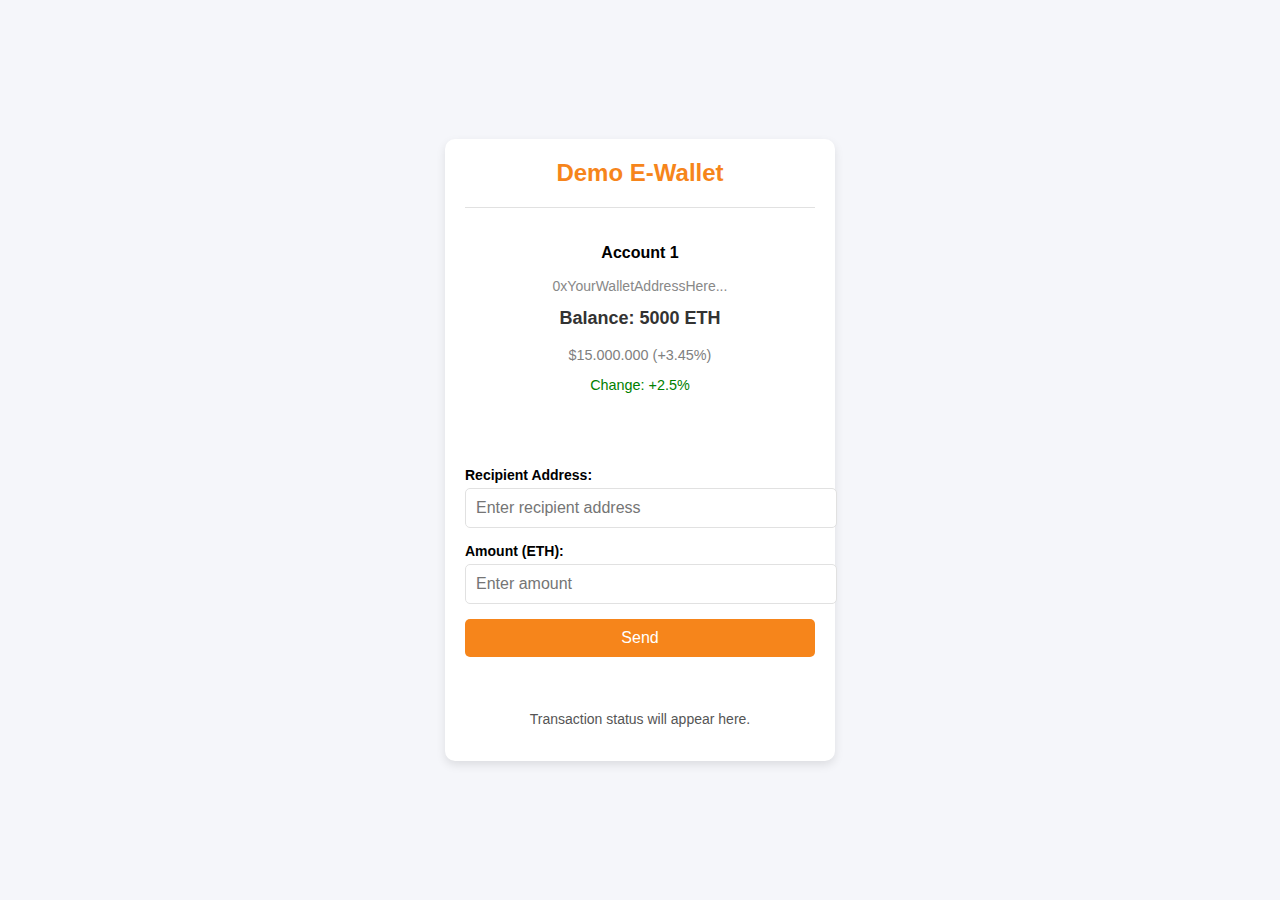
==== UI/index.html @ 272620d5 "demo suong suong" ====
<!DOCTYPE html>
<html lang="en">
<head>
    <meta charset="UTF-8">
    <meta name="viewport" content="width=device-width, initial-scale=1.0">
    <title>MetaMask Clone UI</title>
    <link rel="stylesheet" href="styles.css">
</head>
<body>
    <div class="metamask-container">
        <div class="metamask-header">
            <h2>Demo E-Wallet</h2>
        </div>

        <div class="account-section">
            <p class="account-label">Account 1</p>
            <p class="account-address">0xYourWalletAddressHere...</p>
            <p class="balance" id="balance">Balance: 5000 ETH</p>
            <p class="usd-value" id="usdValue">≈ $15,000</p>
            <p class="percentage-change" id="percentageChange">Change: +2.5%</p>
        </div>
        
        <div class="send-section">
            <label for="recipient">Recipient Address:</label>
            <input type="text" id="recipient" placeholder="Enter recipient address">

            <label for="amount">Amount (ETH):</label>
            <input type="number" id="amount" placeholder="Enter amount">

            <button class="send-button" id="sendButton">Send</button>
        </div>
        
        <div class="transaction-section">
            <p id="transactionStatus">Transaction status will appear here.</p>
            <div id="transactionsContainer"></div> <!-- Khu vực hiển thị giao dịch -->
        </div>
    </div>

    <!-- Link to external JavaScript file -->
    <script src="script.js"></script>
</body>
</html>
---- UI/styles.css ----
/* styles.css */

body {
    font-family: Arial, sans-serif;
    background-color: #f5f6fa;
    display: flex;
    justify-content: center;
    align-items: center;
    height: 100vh;
    margin: 0;
}

.metamask-container {
    width: 350px;
    padding: 20px;
    background-color: #fff;
    box-shadow: 0 4px 10px rgba(0, 0, 0, 0.1);
    border-radius: 10px;
}

.metamask-header {
    text-align: center;
    padding-bottom: 20px;
    border-bottom: 1px solid #e1e1e1;
}

.metamask-header h2 {
    margin: 0;
    font-size: 24px;
    color: #f6851b;
}

.account-section {
    padding: 20px 0;
    text-align: center;
}

.account-label {
    font-size: 16px;
    font-weight: bold;
}

.account-address {
    font-size: 14px;
    color: #888;
}

.balance {
    font-size: 18px;
    font-weight: bold;
    color: #333;
    margin-top: 10px;
}

.send-section {
    padding: 20px 0;
}

.send-section label {
    font-size: 14px;
    font-weight: bold;
    display: block;
    margin-bottom: 5px;
}

.send-section input {
    width: 100%;
    padding: 10px;
    margin-bottom: 15px;
    border: 1px solid #e1e1e1;
    border-radius: 5px;
    font-size: 16px;
}

.send-button {
    width: 100%;
    padding: 10px;
    background-color: #f6851b;
    color: white;
    border: none;
    border-radius: 5px;
    font-size: 16px;
    cursor: pointer;
}

.send-button:hover {
    background-color: #f37400;
}

.transaction-section {
    padding-top: 20px;
    text-align: center;
    font-size: 14px;
    color: #555;
}


/* account section */
.account-section {
    text-align: center;
    margin-bottom: 20px;
}

.usd-value, .percentage-change {
    font-size: 0.9em;
    color: grey;
}

.percentage-change {
    color: green; /* Thay đổi màu tuỳ thuộc vào mức tăng hoặc giảm */
}
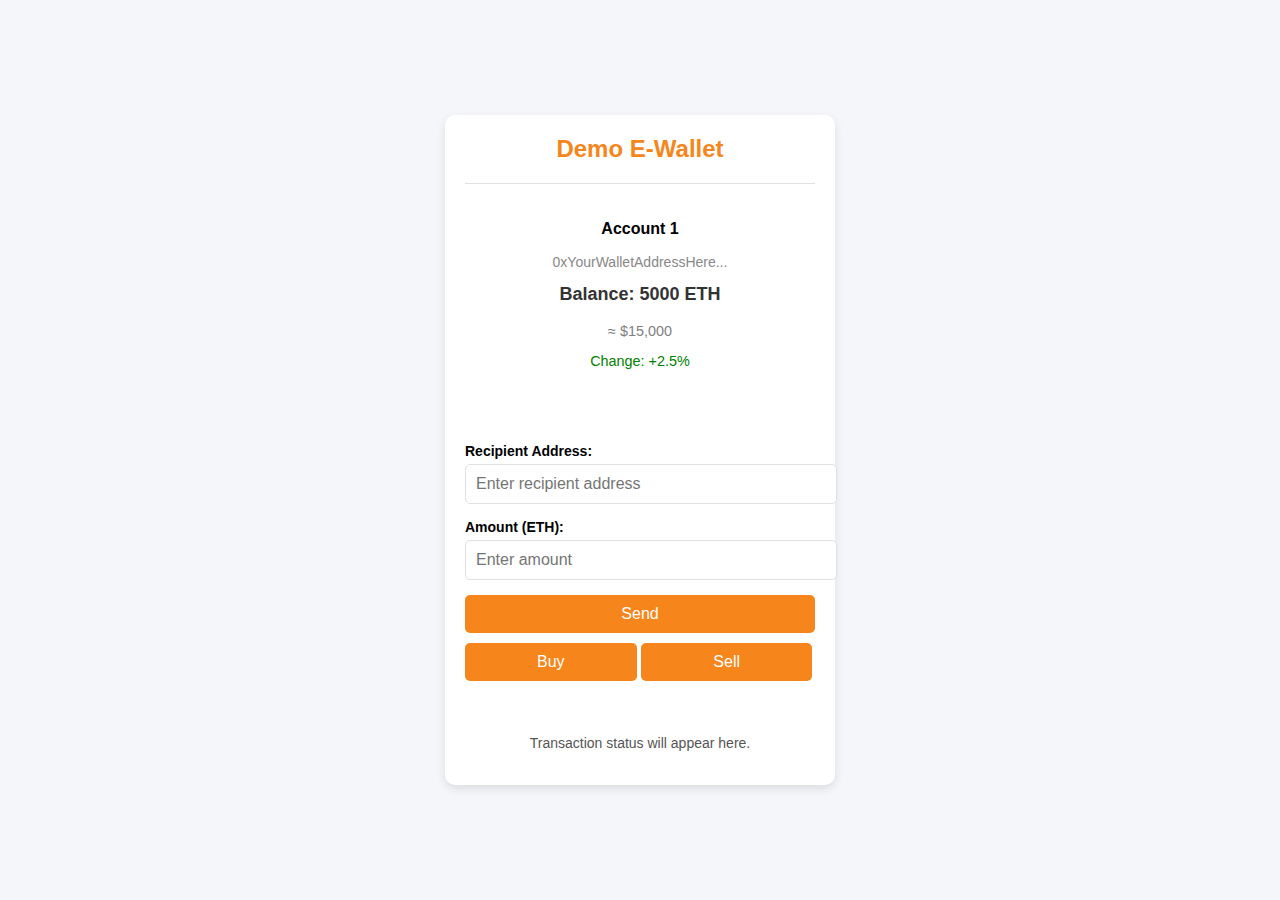
==== commit 98c8db6b: "ddd" ====
--- a/UI/index.html
+++ b/UI/index.html
@@ -28,7 +28,12 @@
             <input type="number" id="amount" placeholder="Enter amount">
 
             <button class="send-button" id="sendButton">Send</button>
+
+            <button class="buy-button" id="buyButton">Buy</button>
+            <button class="sell-button" id="sellButton">Sell</button>
         </div>
+
+        
         
         <div class="transaction-section">
             <p id="transactionStatus">Transaction status will appear here.</p>
--- a/UI/styles.css
+++ b/UI/styles.css
@@ -109,3 +109,31 @@
 .percentage-change {
     color: green; /* Thay đổi màu tuỳ thuộc vào mức tăng hoặc giảm */
 }
+
+.trade-section {
+    display: flex; /* Sắp xếp các nút theo chiều ngang */
+    justify-content: space-between; /* Tạo khoảng cách giữa các nút */
+    margin-top: 15px; /* Khoảng cách trên so với nút Send */
+}
+
+.buy-button, .sell-button {
+    width: 49%; /* Chiều rộng bằng 48% để vừa với 100% chiều rộng của nút Send */
+    padding: 10px;
+    background-color: #f6851b; /* Màu nền giống như nút Send */
+    color: white;
+    border: none;
+    border-radius: 5px;
+    font-size: 16px;
+    cursor: pointer;
+    margin-top: 10px;
+    
+}
+
+
+
+.buy-button:hover, .sell-button:hover {
+    background-color: #f37400; /* Màu nền khi hover */
+}
+
+
+
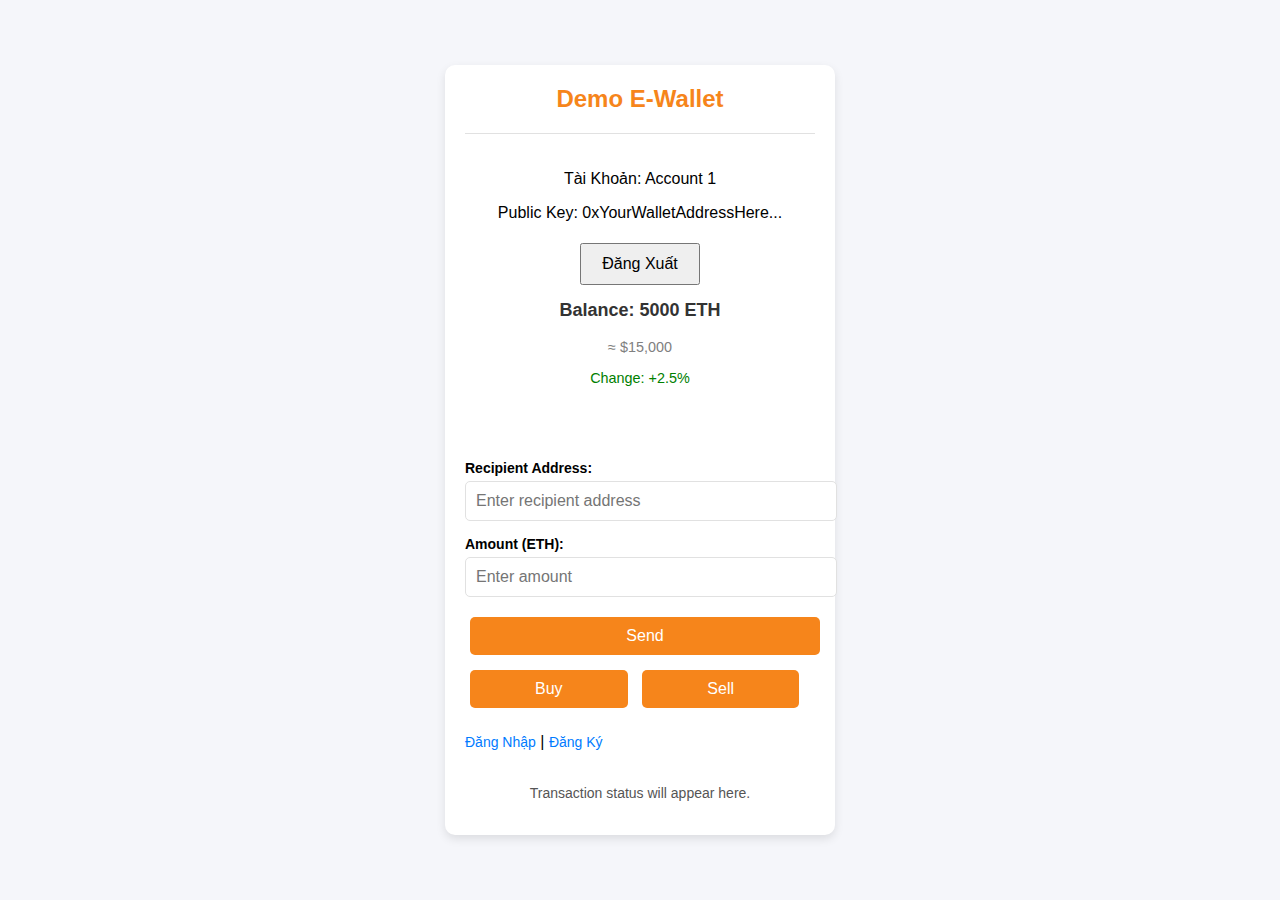
==== commit 5c1d6bff: "thêm mấy cái thầy nói" ====
--- a/UI/index.html
+++ b/UI/index.html
@@ -13,19 +13,37 @@
         </div>
 
         <div class="account-section">
-            <p class="account-label">Account 1</p>
-            <p class="account-address">0xYourWalletAddressHere...</p>
+            <div>
+                <p>Tài Khoản: <span id="accountName">Account 1</span></p>
+                <p>Public Key: <span id="walletAddress">0xYourWalletAddressHere...</span></p>
+            </div>
+            <button id="logoutButton">Đăng Xuất</button>
             <p class="balance" id="balance">Balance: 5000 ETH</p>
             <p class="usd-value" id="usdValue">≈ $15,000</p>
             <p class="percentage-change" id="percentageChange">Change: +2.5%</p>
         </div>
+
+        <script>
+            // Lấy thông tin từ localStorage
+            const username = localStorage.getItem('currentUser');
+            if (username) {
+                const storedUser = JSON.parse(localStorage.getItem(username));
+                document.getElementById('accountName').innerText = username; // Hiển thị tên tài khoản
+                document.getElementById('walletAddress').innerText = storedUser.publicKey; // Hiển thị public key
+            }
+    
+            document.getElementById('logoutButton').addEventListener('click', function() {
+                localStorage.removeItem('currentUser'); // Xóa thông tin đăng nhập
+                window.location.reload(); // Tải lại trang
+            });
+        </script>
         
         <div class="send-section">
             <label for="recipient">Recipient Address:</label>
             <input type="text" id="recipient" placeholder="Enter recipient address">
 
             <label for="amount">Amount (ETH):</label>
-            <input type="number" id="amount" placeholder="Enter amount">
+            <input type="text" id="amount" placeholder="Enter amount">
 
             <button class="send-button" id="sendButton">Send</button>
 
@@ -33,8 +51,13 @@
             <button class="sell-button" id="sellButton">Sell</button>
         </div>
 
-        
-        
+        <div class="auth-links">
+            <a href="#" id="loginLink">Đăng Nhập</a>
+            <span> | </span>
+            <a href="#" id="registerLink">Đăng Ký</a>
+            
+        </div>
+            
         <div class="transaction-section">
             <p id="transactionStatus">Transaction status will appear here.</p>
             <div id="transactionsContainer"></div> <!-- Khu vực hiển thị giao dịch -->
--- a/UI/styles.css
+++ b/UI/styles.css
@@ -107,19 +107,19 @@
 }
 
 .percentage-change {
-    color: green; /* Thay đổi màu tuỳ thuộc vào mức tăng hoặc giảm */
+    color: green; 
 }
 
 .trade-section {
-    display: flex; /* Sắp xếp các nút theo chiều ngang */
-    justify-content: space-between; /* Tạo khoảng cách giữa các nút */
-    margin-top: 15px; /* Khoảng cách trên so với nút Send */
+    display: flex; 
+    justify-content: space-between; 
+    margin-top: 15px; 
 }
 
 .buy-button, .sell-button {
-    width: 49%; /* Chiều rộng bằng 48% để vừa với 100% chiều rộng của nút Send */
+    width: 45%; 
     padding: 10px;
-    background-color: #f6851b; /* Màu nền giống như nút Send */
+    background-color: #f6851b; 
     color: white;
     border: none;
     border-radius: 5px;
@@ -132,7 +132,36 @@
 
 
 .buy-button:hover, .sell-button:hover {
-    background-color: #f37400; /* Màu nền khi hover */
+    background-color: #f37400; 
+}
+
+body {
+    font-family: Arial, sans-serif;
+}
+
+.container {
+    text-align: center;
+    margin-top: 50px;
+}
+
+button {
+    margin: 5px;
+    padding: 10px 20px;
+    font-size: 16px;
+}
+
+.auth-links {
+    margin-top: 0; /* Khoảng cách giữa nút và dòng chữ */
+}
+
+.auth-links a {
+    font-size: 14px; /* Kích thước chữ nhỏ hơn */
+    text-decoration: none; /* Bỏ gạch chân */
+    color: #007bff; /* Màu chữ cho các liên kết */
+}
+
+.auth-links a:hover {
+    text-decoration: underline; /* Thêm gạch chân khi hover */
 }
 
 
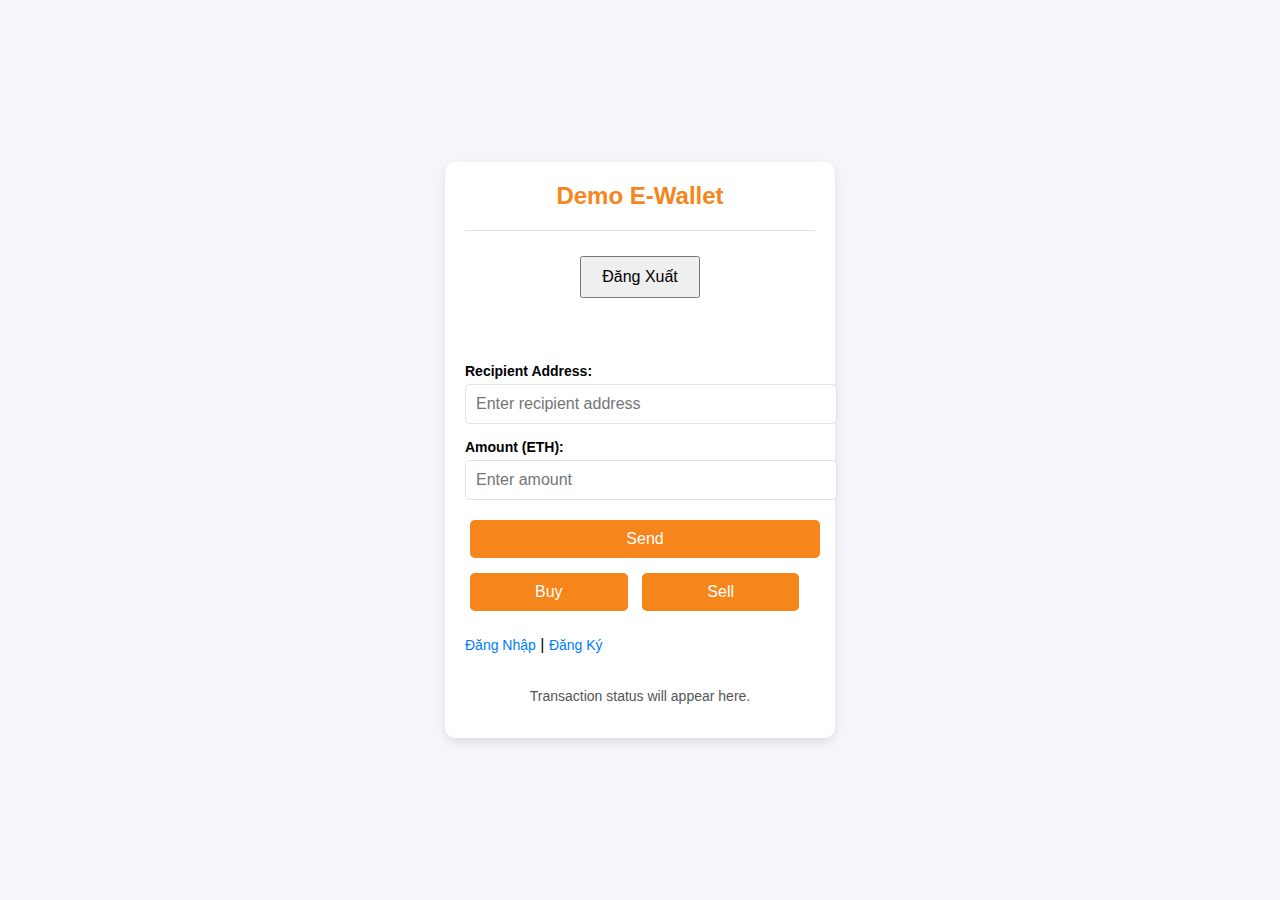
==== commit 94e5259d: "finally" ====
--- a/UI/index.html
+++ b/UI/index.html
@@ -13,7 +13,7 @@
         </div>
 
         <div class="account-section">
-            <div>
+            <div id="accountInfo">
                 <p>Tài Khoản: <span id="accountName">Account 1</span></p>
                 <p>Public Key: <span id="walletAddress">0xYourWalletAddressHere...</span></p>
             </div>
@@ -26,10 +26,25 @@
         <script>
             // Lấy thông tin từ localStorage
             const username = localStorage.getItem('currentUser');
+            const accountInfo = document.getElementById('accountInfo');
+            const balanceSection = document.querySelector('.account-section p.balance');
+            const usdValueSection = document.querySelector('.account-section p.usd-value');
+            const percentageChangeSection = document.querySelector('.account-section p.percentage-change');
+
             if (username) {
                 const storedUser = JSON.parse(localStorage.getItem(username));
                 document.getElementById('accountName').innerText = username; // Hiển thị tên tài khoản
                 document.getElementById('walletAddress').innerText = storedUser.publicKey; // Hiển thị public key
+
+                // Hiển thị thông tin số dư và tỷ lệ thay đổi
+                balanceSection.style.display = 'block';
+                usdValueSection.style.display = 'block';
+                percentageChangeSection.style.display = 'block';
+            } else {
+                accountInfo.style.display = 'none'; // Ẩn thông tin tài khoản nếu chưa đăng nhập
+                balanceSection.style.display = 'none'; // Ẩn thông tin số dư nếu chưa đăng nhập
+                usdValueSection.style.display = 'none'; // Ẩn giá trị USD nếu chưa đăng nhập
+                percentageChangeSection.style.display = 'none'; // Ẩn tỷ lệ thay đổi nếu chưa đăng nhập
             }
     
             document.getElementById('logoutButton').addEventListener('click', function() {
@@ -46,7 +61,6 @@
             <input type="text" id="amount" placeholder="Enter amount">
 
             <button class="send-button" id="sendButton">Send</button>
-
             <button class="buy-button" id="buyButton">Buy</button>
             <button class="sell-button" id="sellButton">Sell</button>
         </div>
@@ -55,7 +69,6 @@
             <a href="#" id="loginLink">Đăng Nhập</a>
             <span> | </span>
             <a href="#" id="registerLink">Đăng Ký</a>
-            
         </div>
             
         <div class="transaction-section">
@@ -66,5 +79,25 @@
 
     <!-- Link to external JavaScript file -->
     <script src="script.js"></script>
+
+    <script>
+        // Thêm sự kiện cho nút Send
+        document.getElementById('sendButton').addEventListener('click', function() {
+            const recipientAddress = document.getElementById('recipient').value;
+            const amount = document.getElementById('amount').value;
+
+            // Kiểm tra dữ liệu nhập
+            if (!recipientAddress || !amount) {
+                alert('Vui lòng nhập địa chỉ người nhận và số tiền.');
+                return;
+            }
+
+            // Giả lập giao dịch
+            document.getElementById('transactionStatus').innerText = `Đã gửi ${amount} ETH tới ${recipientAddress}.`;
+            // Reset trường nhập
+            document.getElementById('recipient').value = '';
+            document.getElementById('amount').value = '';
+        });
+    </script>
 </body>
 </html>
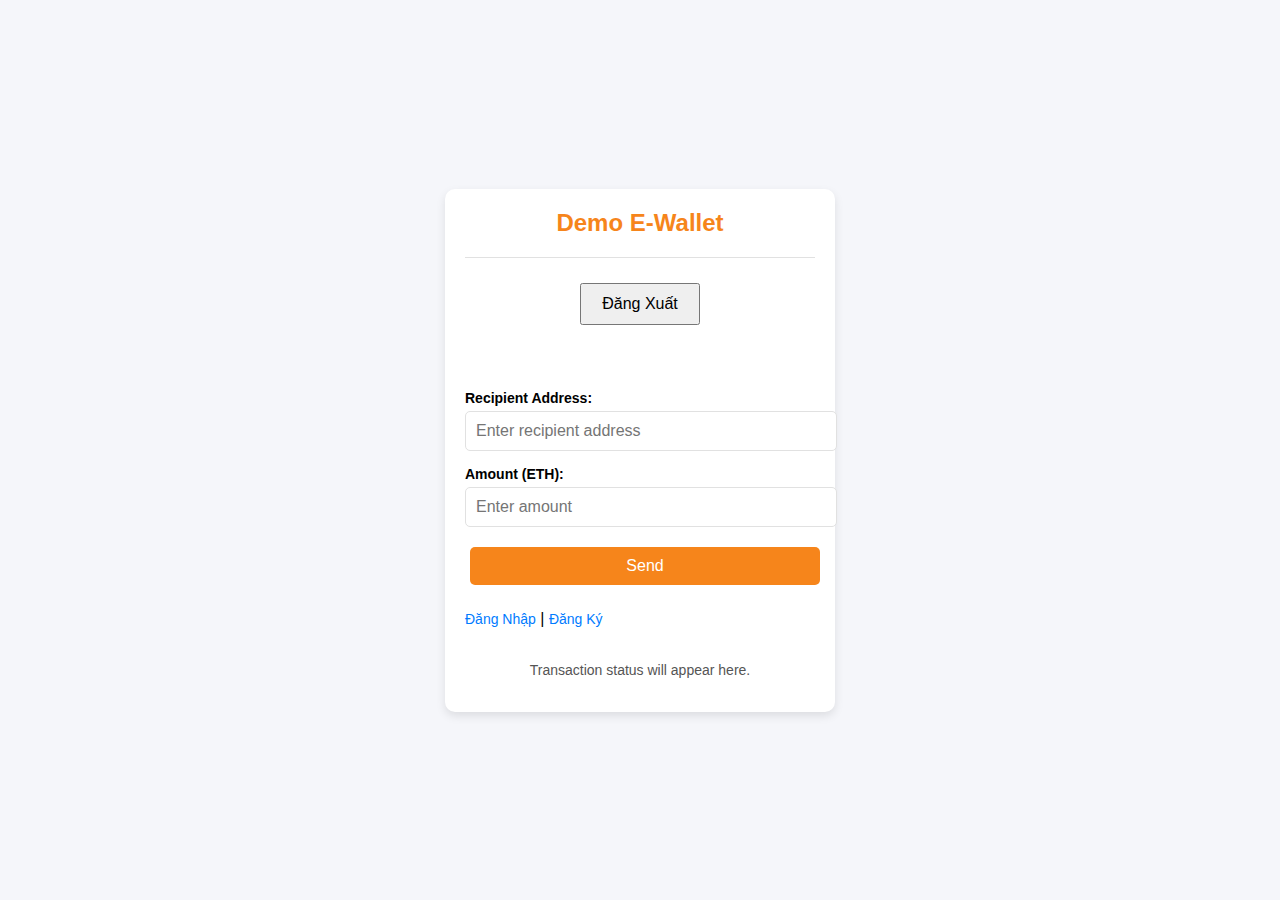
==== commit 908b4fd6: "ju" ====
--- a/UI/index.html
+++ b/UI/index.html
@@ -61,8 +61,6 @@
             <input type="text" id="amount" placeholder="Enter amount">
 
             <button class="send-button" id="sendButton">Send</button>
-            <button class="buy-button" id="buyButton">Buy</button>
-            <button class="sell-button" id="sellButton">Sell</button>
         </div>
 
         <div class="auth-links">
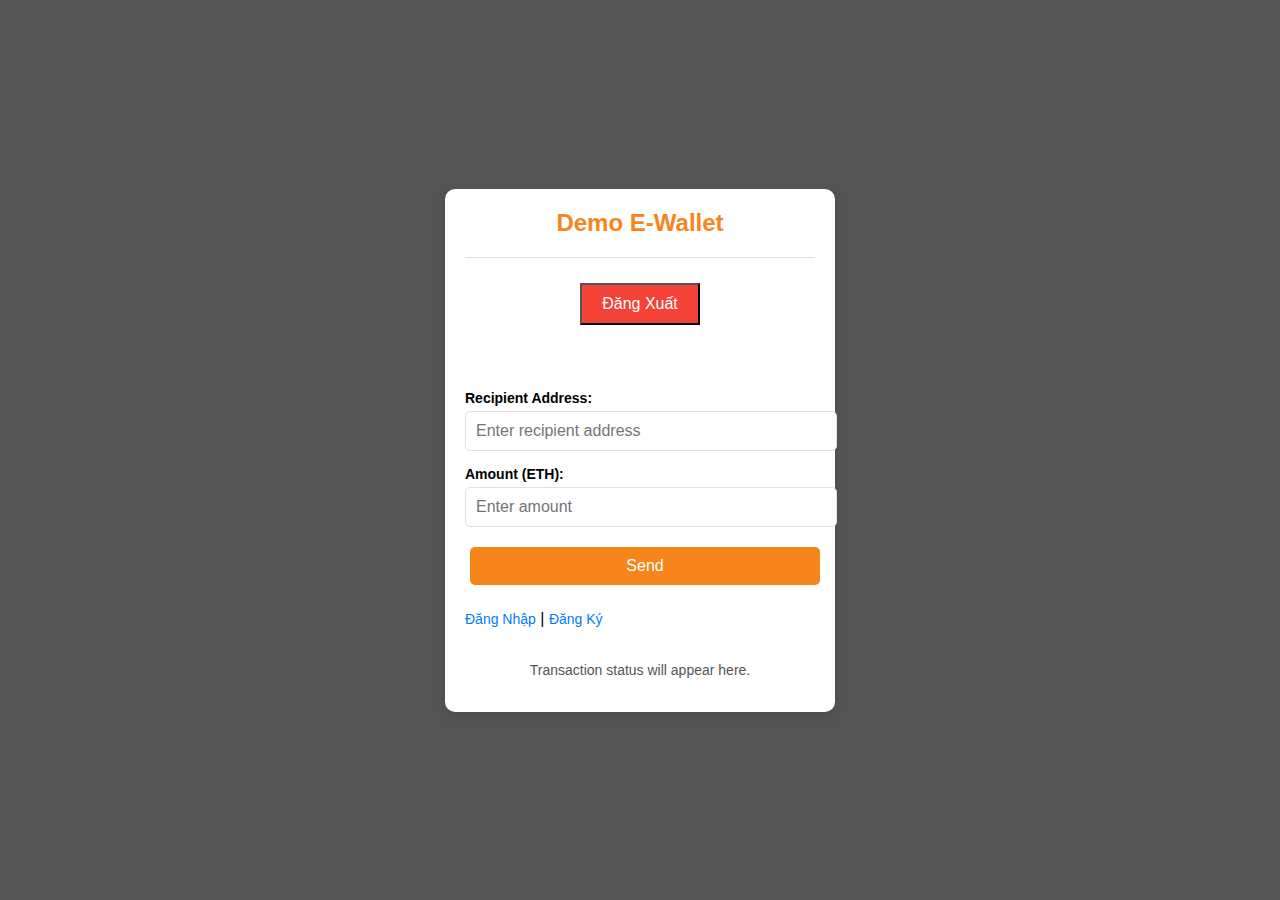
==== commit f02f153c: "lam phan hien thi private key" ====
--- a/UI/index.html
+++ b/UI/index.html
@@ -5,6 +5,44 @@
     <meta name="viewport" content="width=device-width, initial-scale=1.0">
     <title>MetaMask Clone UI</title>
     <link rel="stylesheet" href="styles.css">
+    <style>
+        /* CSS cho hộp thoại nhập mật khẩu */
+        .modal {
+            display: none;
+            position: fixed;
+            z-index: 1000;
+            left: 0;
+            top: 0;
+            width: 100%;
+            height: 100%;
+            overflow: auto;
+            background-color: rgb(0,0,0);
+            background-color: rgba(0,0,0,0.4);
+            padding-top: 60px;
+        }
+
+        .modal-content {
+            background-color: #fefefe;
+            margin: 5% auto;
+            padding: 20px;
+            border: 1px solid #888;
+            width: 300px;
+        }
+
+        .close {
+            color: #aaa;
+            float: right;
+            font-size: 28px;
+            font-weight: bold;
+        }
+
+        .close:hover,
+        .close:focus {
+            color: black;
+            text-decoration: none;
+            cursor: pointer;
+        }
+    </style>
 </head>
 <body>
     <div class="metamask-container">
@@ -16,11 +54,23 @@
             <div id="accountInfo">
                 <p>Tài Khoản: <span id="accountName">Account 1</span></p>
                 <p>Public Key: <span id="walletAddress">0xYourWalletAddressHere...</span></p>
+                <button id="showPrivateKeyButton">Hiển Thị Private Key</button>
+                <p id="privateKey" style="display:none;">Private Key: <span id="privateKeyValue"></span></p>
             </div>
             <button id="logoutButton">Đăng Xuất</button>
             <p class="balance" id="balance">Balance: 5000 ETH</p>
             <p class="usd-value" id="usdValue">≈ $15,000</p>
             <p class="percentage-change" id="percentageChange">Change: +2.5%</p>
+        </div>
+
+        <!-- Hộp thoại nhập mật khẩu -->
+        <div id="passwordModal" class="modal">
+            <div class="modal-content">
+                <span class="close">&times;</span>
+                <h3>Nhập Mật Khẩu</h3>
+                <input type="password" id="passwordInput" placeholder="Mật khẩu" />
+                <button id="confirmPasswordButton">Xác Nhận</button>
+            </div>
         </div>
 
         <script>
@@ -51,6 +101,47 @@
                 localStorage.removeItem('currentUser'); // Xóa thông tin đăng nhập
                 window.location.reload(); // Tải lại trang
             });
+
+            document.getElementById('showPrivateKeyButton').addEventListener('click', function() {
+                const passwordModal = document.getElementById('passwordModal');
+                passwordModal.style.display = "block"; // Hiển thị hộp thoại nhập mật khẩu
+            });
+
+            document.querySelector('.close').onclick = function() {
+                document.getElementById('passwordModal').style.display = "none"; // Ẩn hộp thoại
+            };
+
+            document.getElementById('confirmPasswordButton').addEventListener('click', function() {
+                const password = document.getElementById('passwordInput').value;
+                const storedUser = JSON.parse(localStorage.getItem(username));
+
+                if (password === storedUser.password) {
+                    const privateKeyValue = storedUser.privateKey;
+                    document.getElementById('privateKeyValue').innerText = privateKeyValue;
+                    document.getElementById('privateKey').style.display = 'block';
+                    document.getElementById('passwordModal').style.display = "none"; // Ẩn hộp thoại
+                    togglePrivateKeyButton(this); // Gọi hàm hoán đổi nút
+                } else {
+                    alert("Mật khẩu không đúng!");
+                }
+            });
+
+            function togglePrivateKeyButton(button) {
+                const currentText = button.innerText;
+                if (currentText === 'Xác Nhận') {
+                    button.innerText = 'Ẩn Private Key'; // Đổi tên nút
+                    button.onclick = hidePrivateKey; // Đặt hàm ẩn key
+                } else {
+                    hidePrivateKey();
+                    button.innerText = 'Hiển Thị Private Key'; // Đổi lại tên nút
+                }
+            }
+
+            function hidePrivateKey() {
+                document.getElementById('privateKey').style.display = 'none';
+                document.getElementById('showPrivateKeyButton').innerText = 'Hiển Thị Private Key'; // Đổi lại tên nút
+            }
+
         </script>
         
         <div class="send-section">
--- a/UI/styles.css
+++ b/UI/styles.css
@@ -2,7 +2,7 @@
 
 body {
     font-family: Arial, sans-serif;
-    background-color: #f5f6fa;
+    background-color: #535453;
     display: flex;
     justify-content: center;
     align-items: center;
@@ -164,5 +164,13 @@
     text-decoration: underline; /* Thêm gạch chân khi hover */
 }
 
+#logoutButton {
+    background-color: #f44336; /* Red */
+    color: white;
+}
 
+#showPrivateKeyButton {
+    background-color: #4CAF50; /* Green */
+    color: white;
+}
 
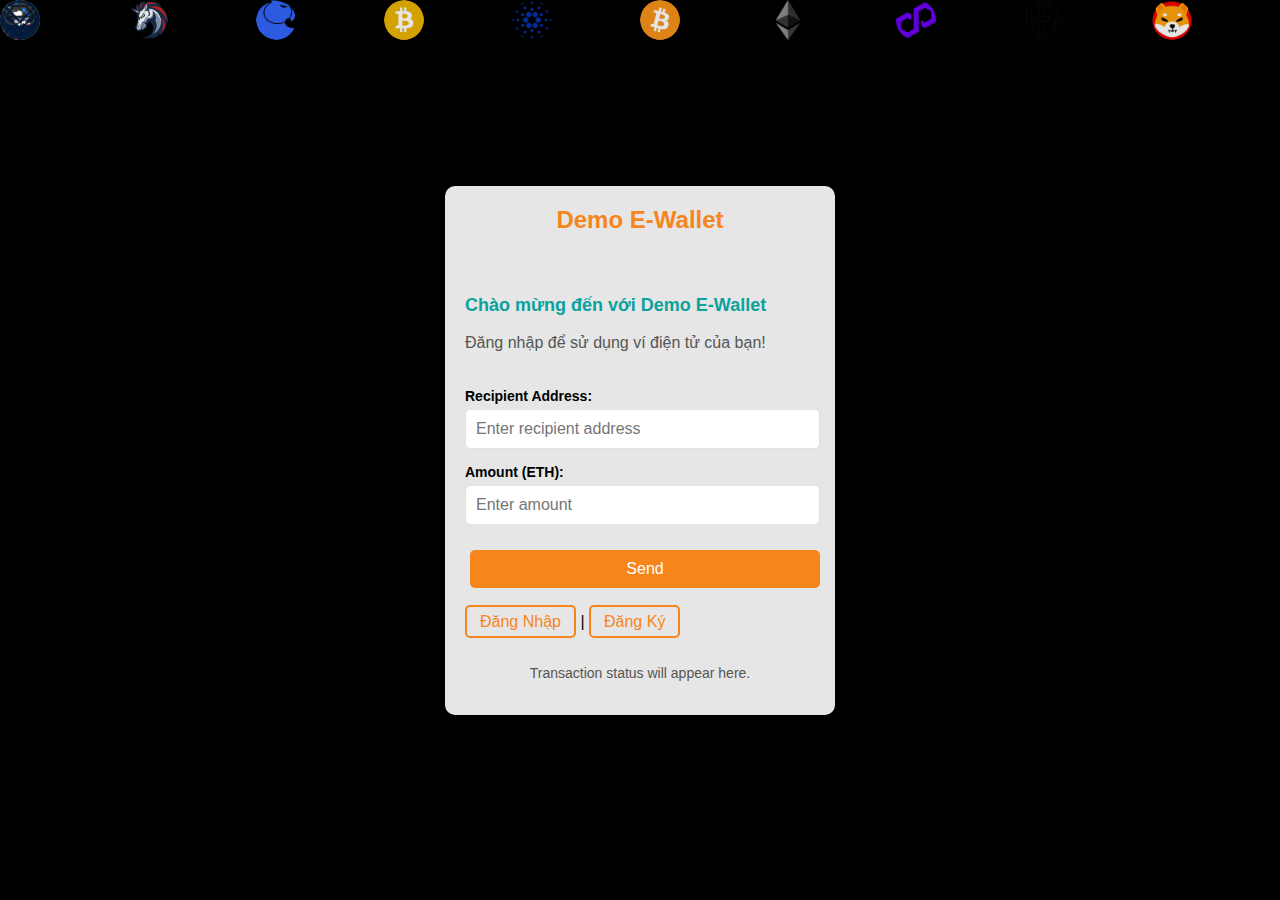
==== commit 15b86e43: "hehe" ====
--- a/UI/index.html
+++ b/UI/index.html
@@ -5,6 +5,7 @@
     <meta name="viewport" content="width=device-width, initial-scale=1.0">
     <title>MetaMask Clone UI</title>
     <link rel="stylesheet" href="styles.css">
+    
     <style>
         /* CSS cho hộp thoại nhập mật khẩu */
         .modal {
@@ -73,6 +74,11 @@
             </div>
         </div>
 
+        <div class="login-invitation" id="loginInvitation">
+            <h3>Chào mừng đến với Demo E-Wallet</h3>
+            <p>Đăng nhập để sử dụng ví điện tử của bạn!</p>
+        </div>
+
         <script>
             // Lấy thông tin từ localStorage
             const username = localStorage.getItem('currentUser');
@@ -80,7 +86,7 @@
             const balanceSection = document.querySelector('.account-section p.balance');
             const usdValueSection = document.querySelector('.account-section p.usd-value');
             const percentageChangeSection = document.querySelector('.account-section p.percentage-change');
-
+            const loginInvitation = document.getElementById('loginInvitation');
             if (username) {
                 const storedUser = JSON.parse(localStorage.getItem(username));
                 document.getElementById('accountName').innerText = username; // Hiển thị tên tài khoản
@@ -90,11 +96,22 @@
                 balanceSection.style.display = 'block';
                 usdValueSection.style.display = 'block';
                 percentageChangeSection.style.display = 'block';
+
+                // Ẩn thông báo khi đã đăng nhập
+                if (loginInvitation) {
+                    loginInvitation.style.display = 'none'; // Ẩn lời mời đăng nhập sau khi đăng nhập
+                }
+                
             } else {
                 accountInfo.style.display = 'none'; // Ẩn thông tin tài khoản nếu chưa đăng nhập
                 balanceSection.style.display = 'none'; // Ẩn thông tin số dư nếu chưa đăng nhập
                 usdValueSection.style.display = 'none'; // Ẩn giá trị USD nếu chưa đăng nhập
                 percentageChangeSection.style.display = 'none'; // Ẩn tỷ lệ thay đổi nếu chưa đăng nhập
+
+                loginInvitation.style.display = 'block';
+                 // Ẩn nút "Đăng xuất" và khu vực gửi giao dịch nếu chưa đăng nhập
+                document.getElementById('logoutButton').style.display = 'none'; 
+                
             }
     
             document.getElementById('logoutButton').addEventListener('click', function() {
@@ -144,6 +161,8 @@
 
         </script>
         
+        
+        
         <div class="send-section">
             <label for="recipient">Recipient Address:</label>
             <input type="text" id="recipient" placeholder="Enter recipient address">
@@ -170,16 +189,33 @@
     <script src="script.js"></script>
 
     <script>
-        // Thêm sự kiện cho nút Send
-        document.getElementById('sendButton').addEventListener('click', function() {
+            const ethPriceInUSD = 3000; // Giá trị giả lập của 1 ETH bằng USD
+            let balanceETH = 5000; // Số dư ETH ban đầu
+
+            // Hàm cập nhật giá trị USD dựa trên số dư ETH hiện tại
+            function updateUsdValue() {
+                const usdValue = balanceETH * ethPriceInUSD;
+                document.getElementById('usdValue').innerText = `≈ $${usdValue.toLocaleString()}`; // Cập nhật giá trị USD
+            }
+
+            // Cập nhật giá trị USD khi trang được tải
+            updateUsdValue();
+            // Thêm sự kiện cho nút Send
+            document.getElementById('sendButton').addEventListener('click', function() {
             const recipientAddress = document.getElementById('recipient').value;
-            const amount = document.getElementById('amount').value;
+            const amount = parseFloat(document.getElementById('amount').value);
 
             // Kiểm tra dữ liệu nhập
-            if (!recipientAddress || !amount) {
-                alert('Vui lòng nhập địa chỉ người nhận và số tiền.');
+            if (!recipientAddress || !amount || amount <= 0 || amount > balanceETH) {
+                alert('Vui lòng nhập địa chỉ người nhận và số tiền hợp lệ.');
                 return;
             }
+
+            balanceETH -= amount;
+
+            // Cập nhật số dư ETH và giá trị USD
+            document.getElementById('balance').innerText = `Balance: ${balanceETH} ETH`; // Cập nhật số dư ETH
+            updateUsdValue(); // Cập nhật giá trị USD
 
             // Giả lập giao dịch
             document.getElementById('transactionStatus').innerText = `Đã gửi ${amount} ETH tới ${recipientAddress}.`;
@@ -187,6 +223,55 @@
             document.getElementById('recipient').value = '';
             document.getElementById('amount').value = '';
         });
+        function positionBubbles() {
+    const bubbles = document.querySelectorAll('.bubble');
+    const metamaskContainer = document.querySelector('.metamask-container');
+    const containerRect = metamaskContainer.getBoundingClientRect(); // Lấy vị trí của container
+
+    bubbles.forEach(bubble => {
+        let x;
+        do {
+            x = Math.random() * (window.innerWidth - 50); // Giới hạn theo chiều rộng của cửa sổ
+        } while (x >= containerRect.left && x <= containerRect.right); // Đảm bảo không nằm trong vùng của container
+
+        bubble.style.left = `${x}px`;
+        bubble.style.animationDuration = `${Math.random() * 10 + 5}s`;
+    });
+}
+
+// Gọi hàm để định vị các bong bóng khi tải trang
+positionBubbles();
+
+// Tạo bong bóng mỗi giây (nếu cần)
+setInterval(positionBubbles, 2000);
+
     </script>
+
+<div class="crypto-bubbles">
+    <img src="../img/1inch.png" class="bubble" alt="Crypto 1">
+    <img src="../img/aragon.png" class="bubble" alt="Crypto 2">
+    <img src="../img/bitcoin-sv.png" class="bubble" alt="Crypto 3">
+    <img src="../img/cardano.png" class="bubble" alt="Crypto 4">
+    <img src="../img/bitcoin.png" class="bubble" alt="Crypto 5">
+    <img src="../img/ethereum-eth-logo.png" class="bubble" alt="Crypto 5">
+    <img src="../img/polygon.png" class="bubble" alt="Crypto 5">
+    <img src="../img/safepal.png" class="bubble" alt="Crypto 5">
+    <img src="../img/shiba-inu.png" class="bubble" alt="Crypto 5">
+    <img src="../img/solana.png" class="bubble" alt="Crypto 5">
+    <img src="../img/tether.png" class="bubble" alt="Crypto 5">
+    <img src="../img/tron.png" class="bubble" alt="Crypto 5">
+    <img src="../img/uniswap.png" class="bubble" alt="Crypto 5">
+    <img src="../img/unus-sed-leo.png" class="bubble" alt="Crypto 5">
+    <img src="../img/xrp.png" class="bubble" alt="Crypto 5">
+    <img src="../img/book-of-meme.png" class="bubble" alt="Crypto 5">
+    <img src="../img/streamr.png" class="bubble" alt="Crypto 5">
+    <img src="../img/peercoin.png" class="bubble" alt="Crypto 5">
+    <img src="../img/hord.png" class="bubble" alt="Crypto 5">
+    <img src="../img/convex-finance.png" class="bubble" alt="Crypto 5">
+    <img src="../img/fox-token.png" class="bubble" alt="Crypto 5">
+    <img src="../img/gnosis-gno.png" class="bubble" alt="Crypto 5">
+    
+    <!-- Thêm nhiều logo hơn nếu cần -->
+</div>
 </body>
 </html>
--- a/UI/styles.css
+++ b/UI/styles.css
@@ -2,19 +2,20 @@
 
 body {
     font-family: Arial, sans-serif;
-    background-color: #535453;
+    background-color:#000000;
     display: flex;
     justify-content: center;
     align-items: center;
     height: 100vh;
     margin: 0;
+    
 }
 
 .metamask-container {
     width: 350px;
     padding: 20px;
-    background-color: #fff;
-    box-shadow: 0 4px 10px rgba(0, 0, 0, 0.1);
+    background-color: rgba(255, 255, 255, 0.9);
+    box-shadow: 0 4px 20px rgba(0, 0, 0, 0.1);
     border-radius: 10px;
 }
 
@@ -33,6 +34,7 @@
 .account-section {
     padding: 20px 0;
     text-align: center;
+    padding-bottom: 0;
 }
 
 .account-label {
@@ -64,7 +66,7 @@
 }
 
 .send-section input {
-    width: 100%;
+    width:95%;
     padding: 10px;
     margin-bottom: 15px;
     border: 1px solid #e1e1e1;
@@ -155,13 +157,19 @@
 }
 
 .auth-links a {
-    font-size: 14px; /* Kích thước chữ nhỏ hơn */
+    color: #f6851b; /* Màu chữ */
     text-decoration: none; /* Bỏ gạch chân */
-    color: #007bff; /* Màu chữ cho các liên kết */
+    padding: 6px 13px; /* Khoảng cách bên trong */
+    border: 2px solid #f6851b; /* Viền */
+    border-radius: 5px; /* Bo góc */
+    transition: all 0.3s ease; /* Hiệu ứng chuyển tiếp */
+    text-align: center;
 }
 
 .auth-links a:hover {
-    text-decoration: underline; /* Thêm gạch chân khi hover */
+    background-color: #0ba29d; /* Màu nền khi hover */
+    color: white; /* Màu chữ khi hover */
+    transform: scale(1.05); /* Hiệu ứng phóng to khi hover */
 }
 
 #logoutButton {
@@ -174,3 +182,102 @@
     color: white;
 }
 
+.login-invitation h3 {
+    font-size: 18px;
+    color: #0ba29d;
+}
+
+.login-invitation p {
+    font-size: 16px;
+    color: #555;
+}
+
+button {
+    background-color: #0ba29d;
+    border: none;
+    color: white;
+    padding: 10px 20px;
+    text-align: center;
+    font-size: 16px;
+    margin-top: 10px;
+    cursor: pointer;
+    border-radius: 5px;
+    transition: all 0.3s ease;
+}
+
+button:hover {
+    background-color: #c3ec52;
+    transform: scale(1.05);
+}
+
+.crypto-bubbles {
+    position: absolute;
+    top: 0;
+    left: 0;
+    width: 100%;
+    height: 100%;
+    overflow: hidden;
+    pointer-events: none; /* Để không ảnh hưởng đến tương tác người dùng */
+    z-index: 0; /* Để đảm bảo chúng ở dưới cùng */
+}
+
+.bubble {
+    position: absolute;
+    width: 40px; /* Kích thước nhỏ hơn cho hiệu ứng tuyết */
+    height: 40px; /* Kích thước nhỏ hơn cho hiệu ứng tuyết */
+    opacity: 0.9; /* Độ trong suốt của bong bóng */
+    animation: fall 10s linear infinite; /* Thời gian animation dài hơn */
+    border-radius: 50%; /* Làm cho nó tròn như tuyết */
+    z-index: 0; /* Để đảm bảo nó nằm ở dưới cùng */
+}
+
+/* Tạo nhiều bong bóng khác nhau */
+.bubble:nth-child(1) {
+    left: 10%; /* Vị trí x ngẫu nhiên */
+    animation-delay: 0s; /* Không có delay */
+}
+.bubble:nth-child(2) {
+    left: 20%; /* Vị trí x ngẫu nhiên */
+    animation-delay: 1s; /* Delay 1 giây */
+}
+.bubble:nth-child(3) {
+    left: 30%; /* Vị trí x ngẫu nhiên */
+    animation-delay: 2s; /* Delay 2 giây */
+}
+.bubble:nth-child(4) {
+    left: 40%; /* Vị trí x ngẫu nhiên */
+    animation-delay: 3s; /* Delay 3 giây */
+}
+.bubble:nth-child(5) {
+    left: 50%; /* Vị trí x ngẫu nhiên */
+    animation-delay: 4s; /* Delay 4 giây */
+}
+.bubble:nth-child(6) {
+    left: 60%; /* Vị trí x ngẫu nhiên */
+    animation-delay: 5s; /* Delay 5 giây */
+}
+.bubble:nth-child(7) {
+    left: 70%; /* Vị trí x ngẫu nhiên */
+    animation-delay: 6s; /* Delay 6 giây */
+}
+.bubble:nth-child(8) {
+    left: 80%; /* Vị trí x ngẫu nhiên */
+    animation-delay: 7s; /* Delay 7 giây */
+}
+.bubble:nth-child(9) {
+    left: 90%; /* Vị trí x ngẫu nhiên */
+    animation-delay: 8s; /* Delay 8 giây */
+}
+
+@keyframes fall {
+    0% {
+        transform: translateY(-100px) rotate(0deg); /* Bắt đầu ở vị trí cao hơn */
+        opacity: 1; /* Độ trong suốt khi bắt đầu */
+    }
+    100% {
+        transform: translateY(100vh) rotate(360deg); /* Kết thúc ở vị trí dưới cùng và xoay 360 độ */
+        opacity: 0; /* Tắt dần khi rơi */
+    }
+}
+
+
